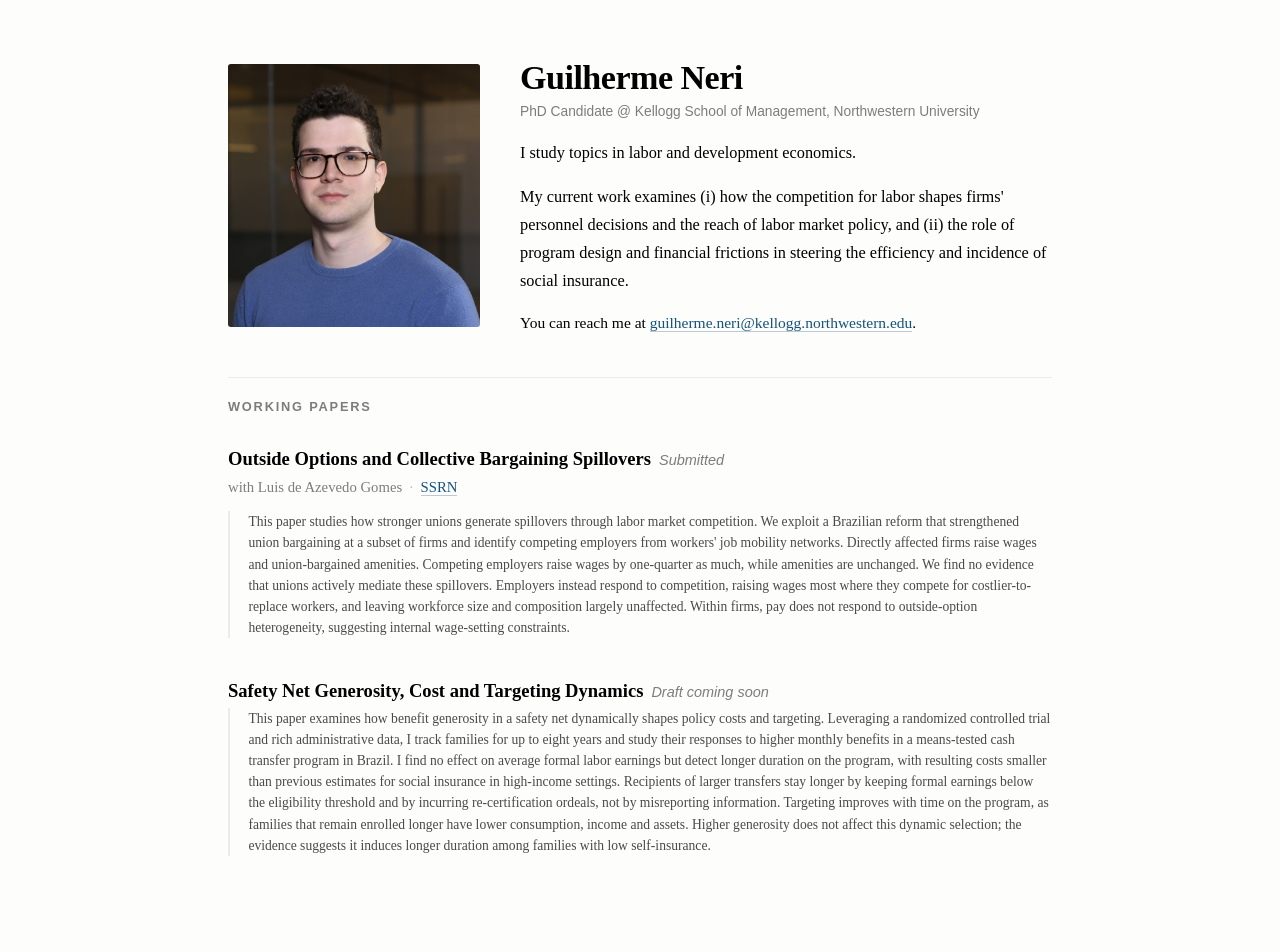
==== index.html @ 720e8c2b "Initial commit Static single-page site: bio, working papers, headshot. No build step; GitHub Pages s" ====
<!DOCTYPE html>
<html lang="en">
<head>
<meta charset="utf-8">
<meta name="viewport" content="width=device-width, initial-scale=1">
<title>Guilherme Neri</title>
<meta name="description" content="Guilherme Neri, PhD candidate in economics at the Kellogg School of Management, Northwestern University. Labor and development economics.">
<link rel="stylesheet" href="style.css">
</head>
<body>

<div class="intro">

  <div class="intro__photo">
    <img src="images/headshot-master.jpg" alt="Guilherme Neri">
  </div>

  <div class="intro__text">
    <h1>Guilherme Neri</h1>
    <p class="affiliation">PhD Candidate @ Kellogg School of Management, Northwestern University</p>

    <p>I study topics in labor and development economics.</p>

    <p>My current work examines (i) how the competition for labor shapes firms' personnel decisions and the reach of labor market policy, and (ii) the role of program design and financial frictions in steering the efficiency and incidence of social insurance.</p>

    <p class="contact">You can reach me at <a href="mailto:guilherme.neri@kellogg.northwestern.edu">guilherme.neri@kellogg.northwestern.edu</a>.</p>
  </div>

</div>

<section class="section">
  <h2>Working papers</h2>

  <div class="paper">
    <p class="paper__title"><a href="papers/OOCBS_DeAzevedoGomes_Neri.pdf">Outside Options and Collective Bargaining Spillovers</a><span class="paper__status">Submitted</span></p>
    <p class="paper__meta">with Luis de Azevedo Gomes<span class="paper__sep">·</span><a href="https://papers.ssrn.com/sol3/papers.cfm?abstract_id=7321918">SSRN</a></p>
    <p class="paper__abstract">This paper studies how stronger unions generate spillovers through labor market competition. We exploit a Brazilian reform that strengthened union bargaining at a subset of firms and identify competing employers from workers' job mobility networks. Directly affected firms raise wages and union-bargained amenities. Competing employers raise wages by one-quarter as much, while amenities are unchanged. We find no evidence that unions actively mediate these spillovers. Employers instead respond to competition, raising wages most where they compete for costlier-to-replace workers, and leaving workforce size and composition largely unaffected. Within firms, pay does not respond to outside-option heterogeneity, suggesting internal wage-setting constraints.</p>
  </div>

  <div class="paper">
    <p class="paper__title">Safety Net Generosity, Cost and Targeting Dynamics<span class="paper__status">Draft coming soon</span></p>
    <p class="paper__abstract">This paper examines how benefit generosity in a safety net dynamically shapes policy costs and targeting. Leveraging a randomized controlled trial and rich administrative data, I track families for up to eight years and study their responses to higher monthly benefits in a means-tested cash transfer program in Brazil. I find no effect on average formal labor earnings but detect longer duration on the program, with resulting costs smaller than previous estimates for social insurance in high-income settings. Recipients of larger transfers stay longer by keeping formal earnings below the eligibility threshold and by incurring re-certification ordeals, not by misreporting information. Targeting improves with time on the program, as families that remain enrolled longer have lower consumption, income and assets. Higher generosity does not affect this dynamic selection; the evidence suggests it induces longer duration among families with low self-insurance.</p>
  </div>
</section>

</body>
</html>
---- style.css ----
/* ---------------------------------------------------------------
   Guilherme Neri — personal site
   Layout, type and colour knobs are custom properties in :root.
   --------------------------------------------------------------- */

:root {
  /* photo */
  --photo-w: 15.75rem;
  --photo-ar: 0.96;
  --photo-zoom: 1.32;
  --photo-x: -17.0%;
  --photo-y: -5.0%;
  --photo-radius: 3px;
  /* type */
  --body-size: 1.020rem;
  --body-lh: 1.71;
  --h1-size: 2.13rem;
  --affil-size: 0.86rem;
  --title-size: 1.16rem;
  --status-size: 0.78em;
  --abs-size: 0.85rem;
  --abs-lh: 1.56;
  --label-size: 0.80rem;
  --label-track: 0.140em;
  /* layout */
  --measure: 55.0rem;
  --gap: 2.50rem;
  --pad-top: 4.0rem;
  --section-gap: 1.5rem;
  /* type */
  --h1-weight: 600;
  --font-body: "Charter","Bitstream Charter","Iowan Old Style",Georgia,serif;
  --font-ui:   -apple-system,BlinkMacSystemFont,"Segoe UI",Helvetica,Arial,sans-serif;
  /* colour */
  --link: #15537d;
  --ink: #000000;
  --ink-soft: #4a4a4a;
  --ink-mute: #7d7d7d;
  --rule: #ebebeb;
  --bg: #fdfdfc;
}

* { box-sizing: border-box; }

body {
  margin: 0 auto;
  max-width: var(--measure);
  padding: var(--pad-top) 1.75rem 6rem;
  background: var(--bg);
  color: var(--ink);
  font-family: var(--font-body);
  font-size: var(--body-size);
  line-height: var(--body-lh);
  -webkit-font-smoothing: antialiased;
  overflow-wrap: break-word;
}

a       { color: var(--link); text-decoration: none;
          border-bottom: 1px solid color-mix(in srgb, var(--link) 30%, transparent); }
a:hover { border-bottom-color: var(--link); }

/* ---------- intro ---------- */

.intro { display: flex; gap: var(--gap); align-items: flex-start; }

.intro__photo {
  width: var(--photo-w);
  flex: 0 0 var(--photo-w);
  aspect-ratio: var(--photo-ar);
  border-radius: var(--photo-radius);
  overflow: hidden;
  position: relative;
  background: #eceae6;
}
.intro__photo img {
  position: absolute; left: 0; top: 0; display: block;
  width: calc(var(--photo-zoom) * 100%);
  height: auto;
  transform: translate(var(--photo-x), var(--photo-y));
}

.intro__text { flex: 1; min-width: 0; }

h1 {
  font-size: var(--h1-size);
  font-weight: var(--h1-weight);
  line-height: 1.15;
  letter-spacing: -.015em;
  margin: -.35rem 0 .3rem;
}

.affiliation {
  font-family: var(--font-ui);
  font-size: var(--affil-size);
  color: var(--ink-mute);
  line-height: 1.5;
  margin: 0 0 1.4rem;
}

.intro__text p { margin: 0 0 1rem; }
.contact { font-size: .95em; }
.contact a { overflow-wrap: anywhere; }

/* ---------- sections ---------- */

.section { border-top: 1px solid var(--rule);
            margin-top: var(--section-gap);
            padding-top: calc(var(--section-gap) * .75); }

h2 {
  font-family: var(--font-ui);
  font-size: var(--label-size);
  font-weight: 600;
  letter-spacing: var(--label-track);
  text-transform: uppercase;
  color: var(--ink-mute);
  margin: 0 0 1.75rem;
}

/* ---------- papers ---------- */

.paper { margin-bottom: 2.5rem; }
.paper:last-child { margin-bottom: 0; }

.paper__title { font-size: var(--title-size); font-weight: 600;
                margin: 0 0 .25rem; line-height: 1.35; }
.paper__title a { color: var(--ink); border-bottom-color: transparent; }
.paper__title a:hover { color: var(--link); border-bottom-color: var(--link); }

.paper__meta { font-size: .92rem; color: var(--ink-mute); margin: 0 0 .7rem; }
.paper__sep  { margin: 0 .5em; color: var(--ink-mute); opacity: .5; }

/* "Submitted" / "R&R at ..." sitting beside a paper title */
.paper__status {
  font-family: var(--font-ui);
  font-style: italic;
  font-weight: 400;
  font-size: var(--status-size);
  color: var(--ink-mute);
  margin-left: .55em;
  white-space: nowrap;
}

.paper__abstract {
  font-size: var(--abs-size);
  line-height: var(--abs-lh);
  color: var(--ink-soft);
  margin: 0;
  padding-left: 1.15rem;
  border-left: 2px solid var(--rule);
}

/* ---------- small screens ---------- */

@media (max-width: 640px) {
  body { padding: 2.5rem 1.25rem 4rem; }
  .intro { flex-direction: column; gap: 1.5rem; }
  .intro__photo { width: 10rem; flex-basis: 10rem; }
  h1 { font-size: calc(var(--h1-size) * .83); }
}
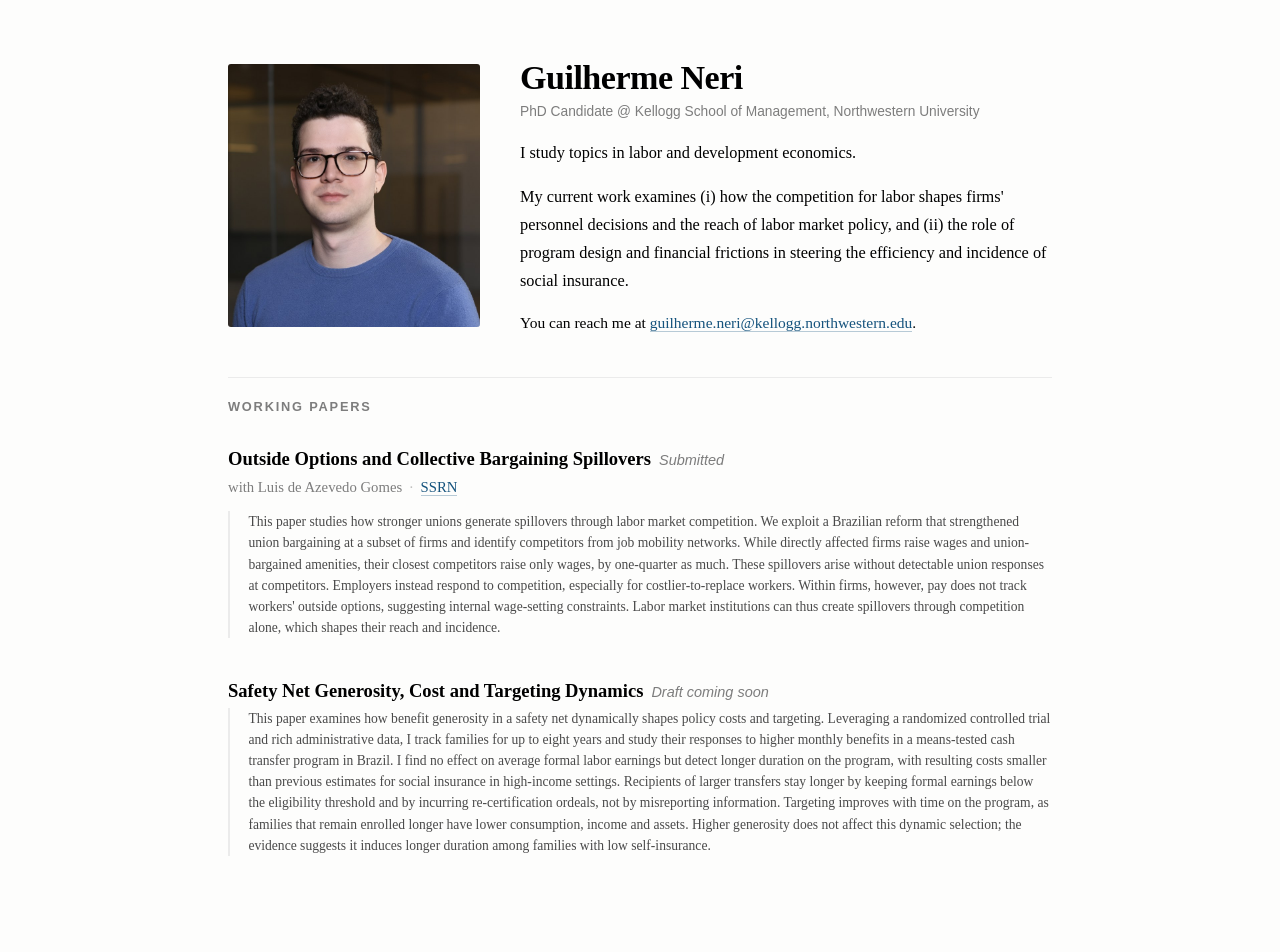
==== commit b9a93da3: "Update collective bargaining spillovers paper to November 2026 draft" ====
--- a/index.html
+++ b/index.html
@@ -34,7 +34,7 @@
   <div class="paper">
     <p class="paper__title"><a href="papers/OOCBS_DeAzevedoGomes_Neri.pdf">Outside Options and Collective Bargaining Spillovers</a><span class="paper__status">Submitted</span></p>
     <p class="paper__meta">with Luis de Azevedo Gomes<span class="paper__sep">·</span><a href="https://papers.ssrn.com/sol3/papers.cfm?abstract_id=7321918">SSRN</a></p>
-    <p class="paper__abstract">This paper studies how stronger unions generate spillovers through labor market competition. We exploit a Brazilian reform that strengthened union bargaining at a subset of firms and identify competing employers from workers' job mobility networks. Directly affected firms raise wages and union-bargained amenities. Competing employers raise wages by one-quarter as much, while amenities are unchanged. We find no evidence that unions actively mediate these spillovers. Employers instead respond to competition, raising wages most where they compete for costlier-to-replace workers, and leaving workforce size and composition largely unaffected. Within firms, pay does not respond to outside-option heterogeneity, suggesting internal wage-setting constraints.</p>
+    <p class="paper__abstract">This paper studies how stronger unions generate spillovers through labor market competition. We exploit a Brazilian reform that strengthened union bargaining at a subset of firms and identify competitors from job mobility networks. While directly affected firms raise wages and union-bargained amenities, their closest competitors raise only wages, by one-quarter as much. These spillovers arise without detectable union responses at competitors. Employers instead respond to competition, especially for costlier-to-replace workers. Within firms, however, pay does not track workers' outside options, suggesting internal wage-setting constraints. Labor market institutions can thus create spillovers through competition alone, which shapes their reach and incidence.</p>
   </div>
 
   <div class="paper">
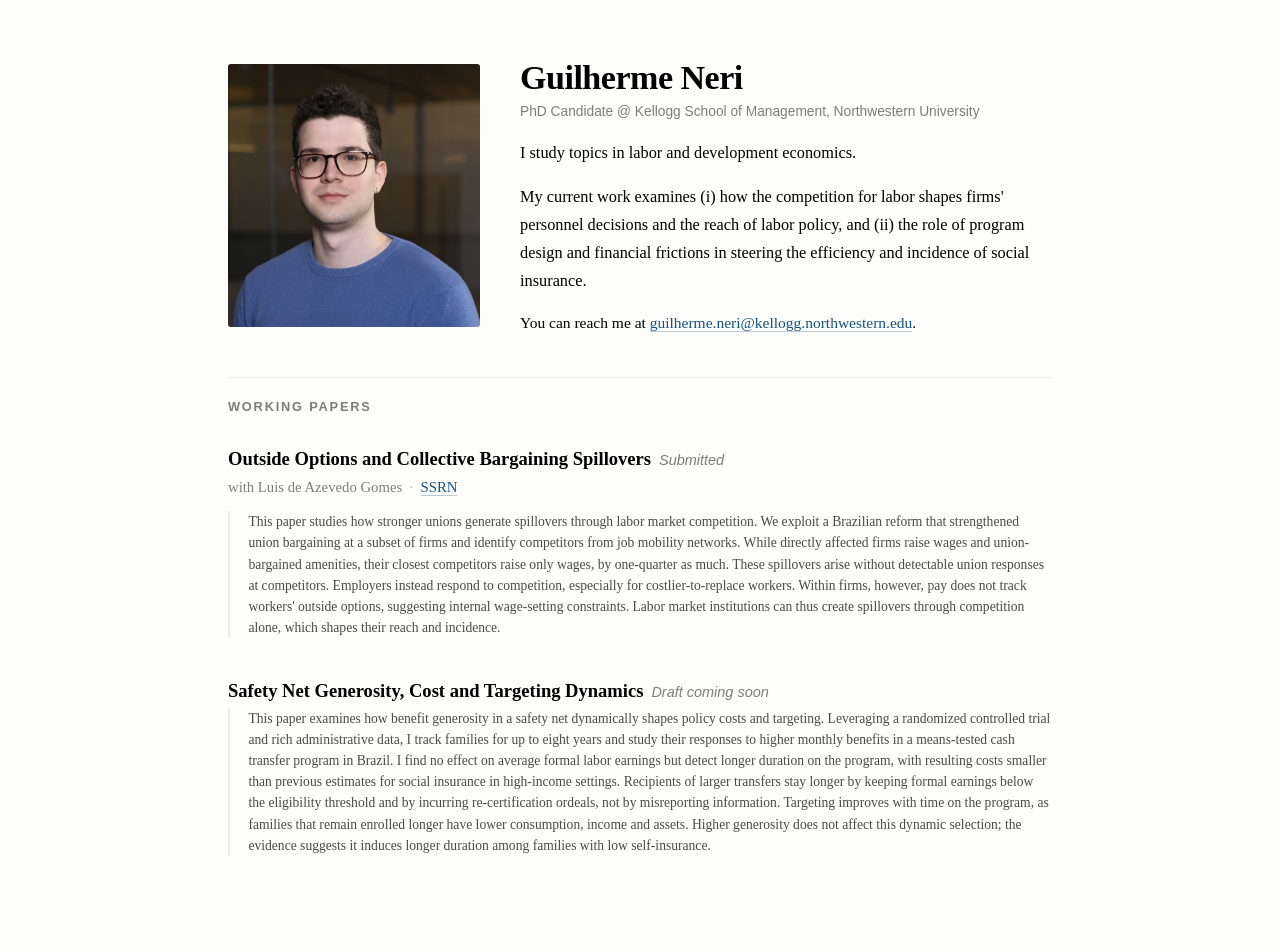
==== commit 1cfefb13: "Edit research description in bio" ====
--- a/index.html
+++ b/index.html
@@ -21,7 +21,7 @@
 
     <p>I study topics in labor and development economics.</p>
 
-    <p>My current work examines (i) how the competition for labor shapes firms' personnel decisions and the reach of labor market policy, and (ii) the role of program design and financial frictions in steering the efficiency and incidence of social insurance.</p>
+    <p>My current work examines (i) how the competition for labor shapes firms' personnel decisions and the reach of labor policy, and (ii) the role of program design and financial frictions in steering the efficiency and incidence of social insurance.</p>
 
     <p class="contact">You can reach me at <a href="mailto:guilherme.neri@kellogg.northwestern.edu">guilherme.neri@kellogg.northwestern.edu</a>.</p>
   </div>
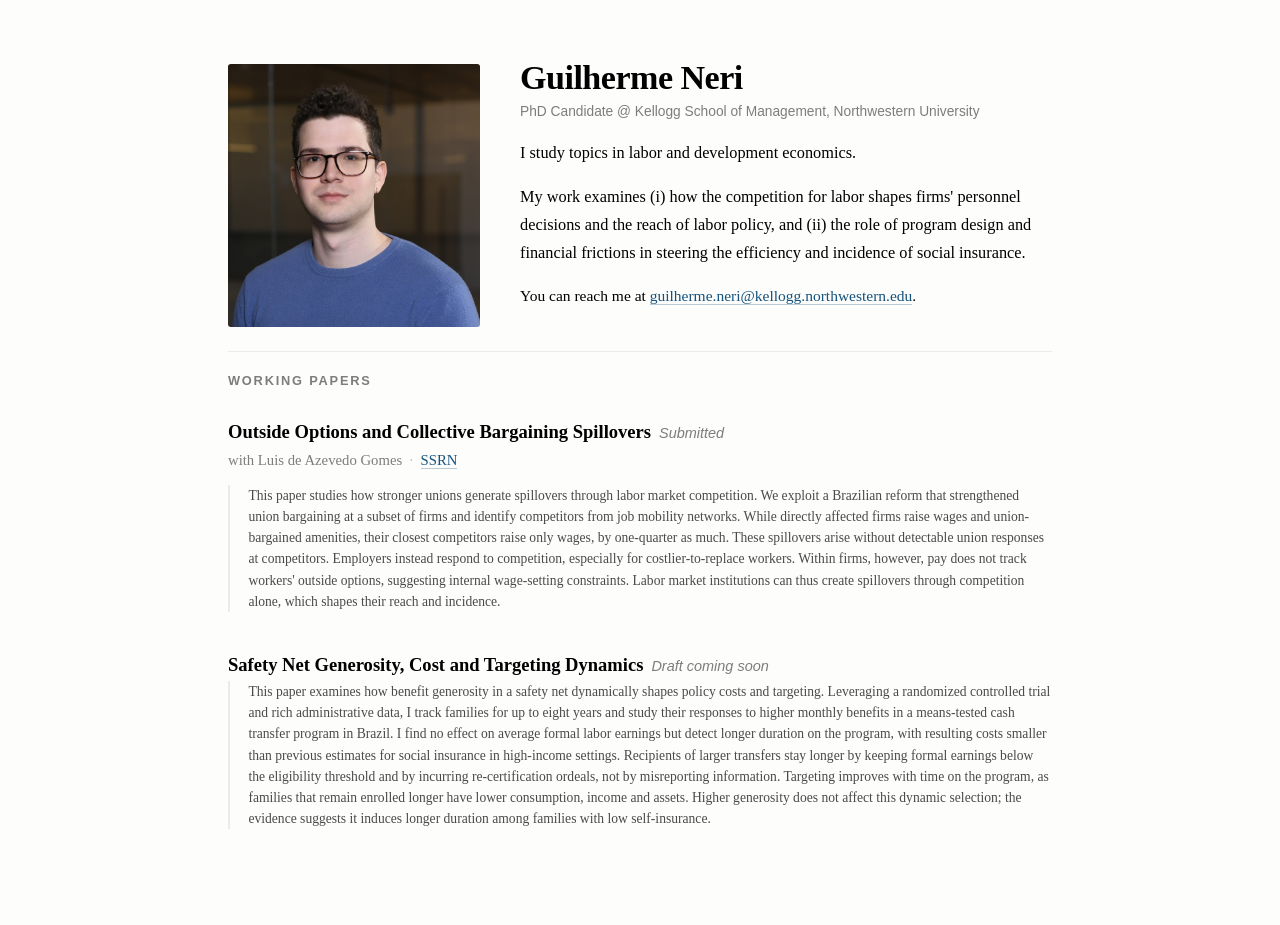
==== commit 8e89a91f: "Edit research description in bio" ====
--- a/index.html
+++ b/index.html
@@ -21,7 +21,7 @@
 
     <p>I study topics in labor and development economics.</p>
 
-    <p>My current work examines (i) how the competition for labor shapes firms' personnel decisions and the reach of labor policy, and (ii) the role of program design and financial frictions in steering the efficiency and incidence of social insurance.</p>
+    <p>My work examines (i) how the competition for labor shapes firms' personnel decisions and the reach of labor policy, and (ii) the role of program design and financial frictions in steering the efficiency and incidence of social insurance.</p>
 
     <p class="contact">You can reach me at <a href="mailto:guilherme.neri@kellogg.northwestern.edu">guilherme.neri@kellogg.northwestern.edu</a>.</p>
   </div>
